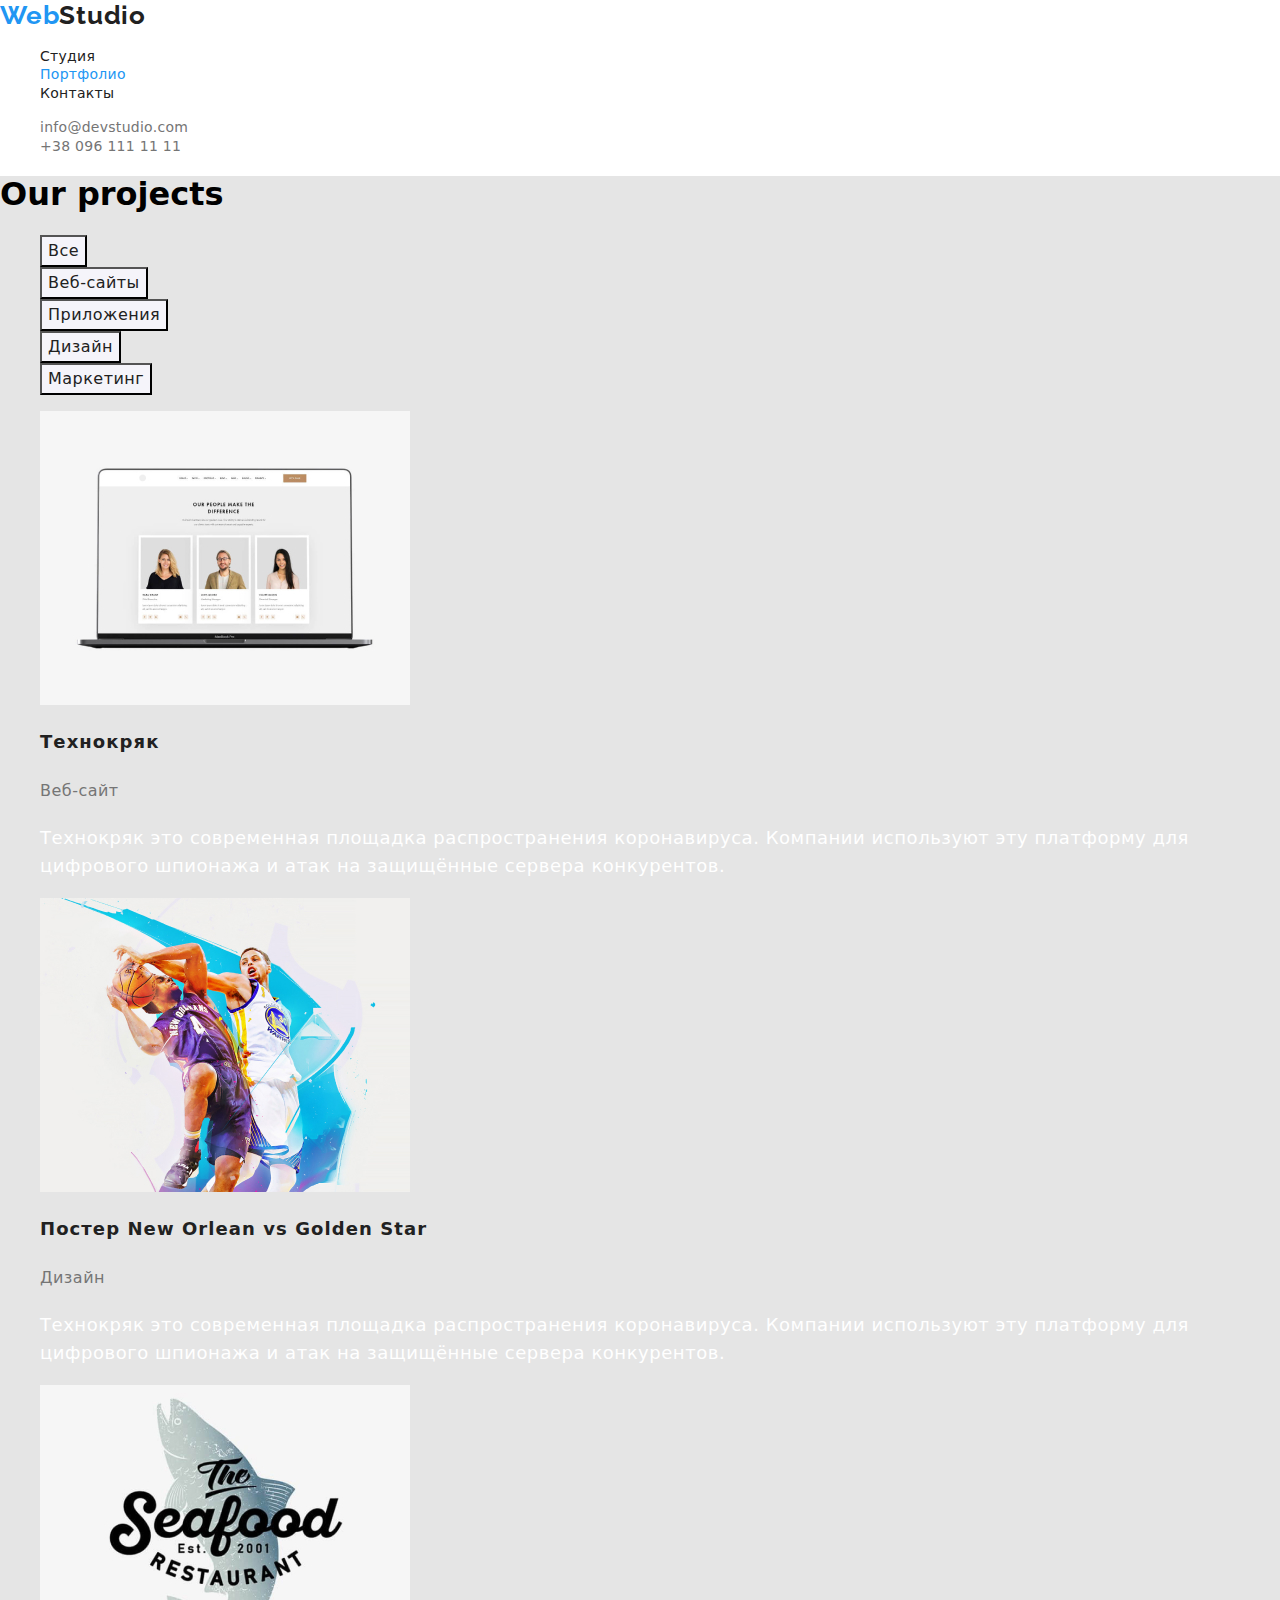
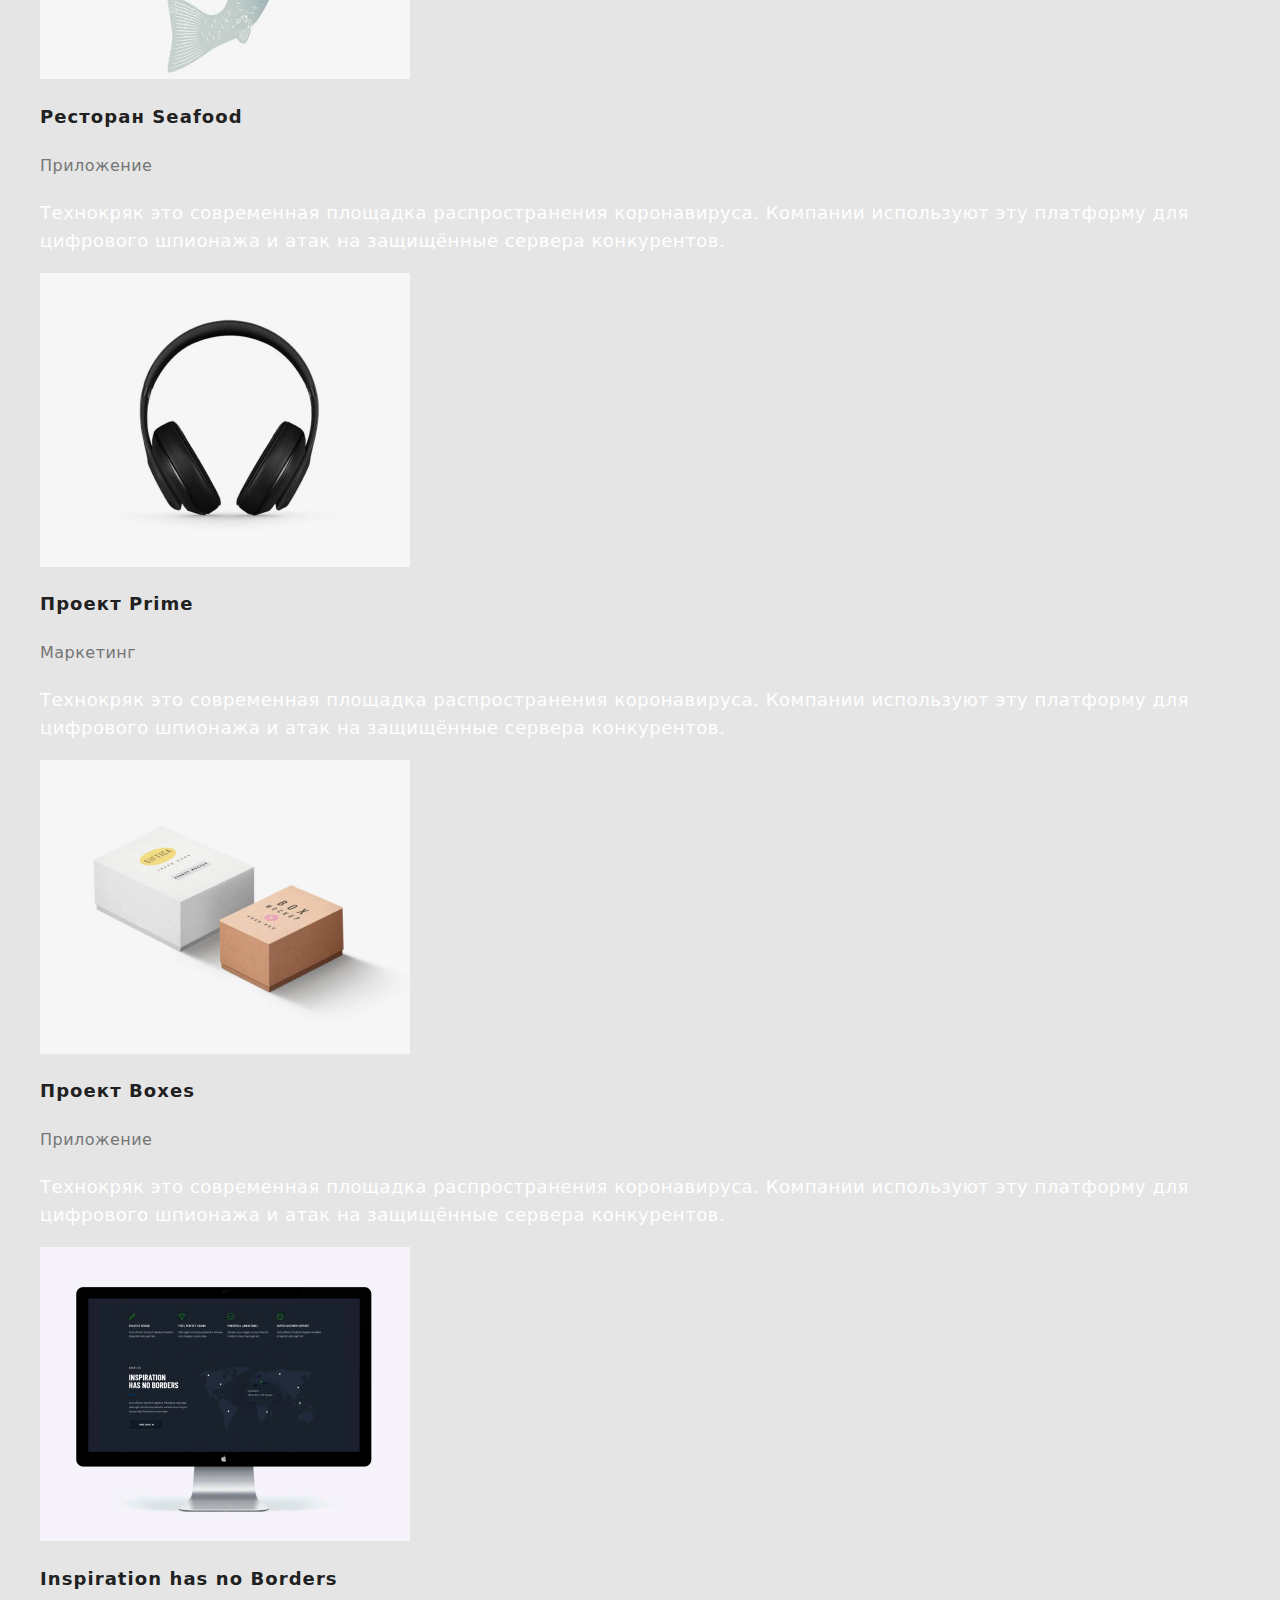
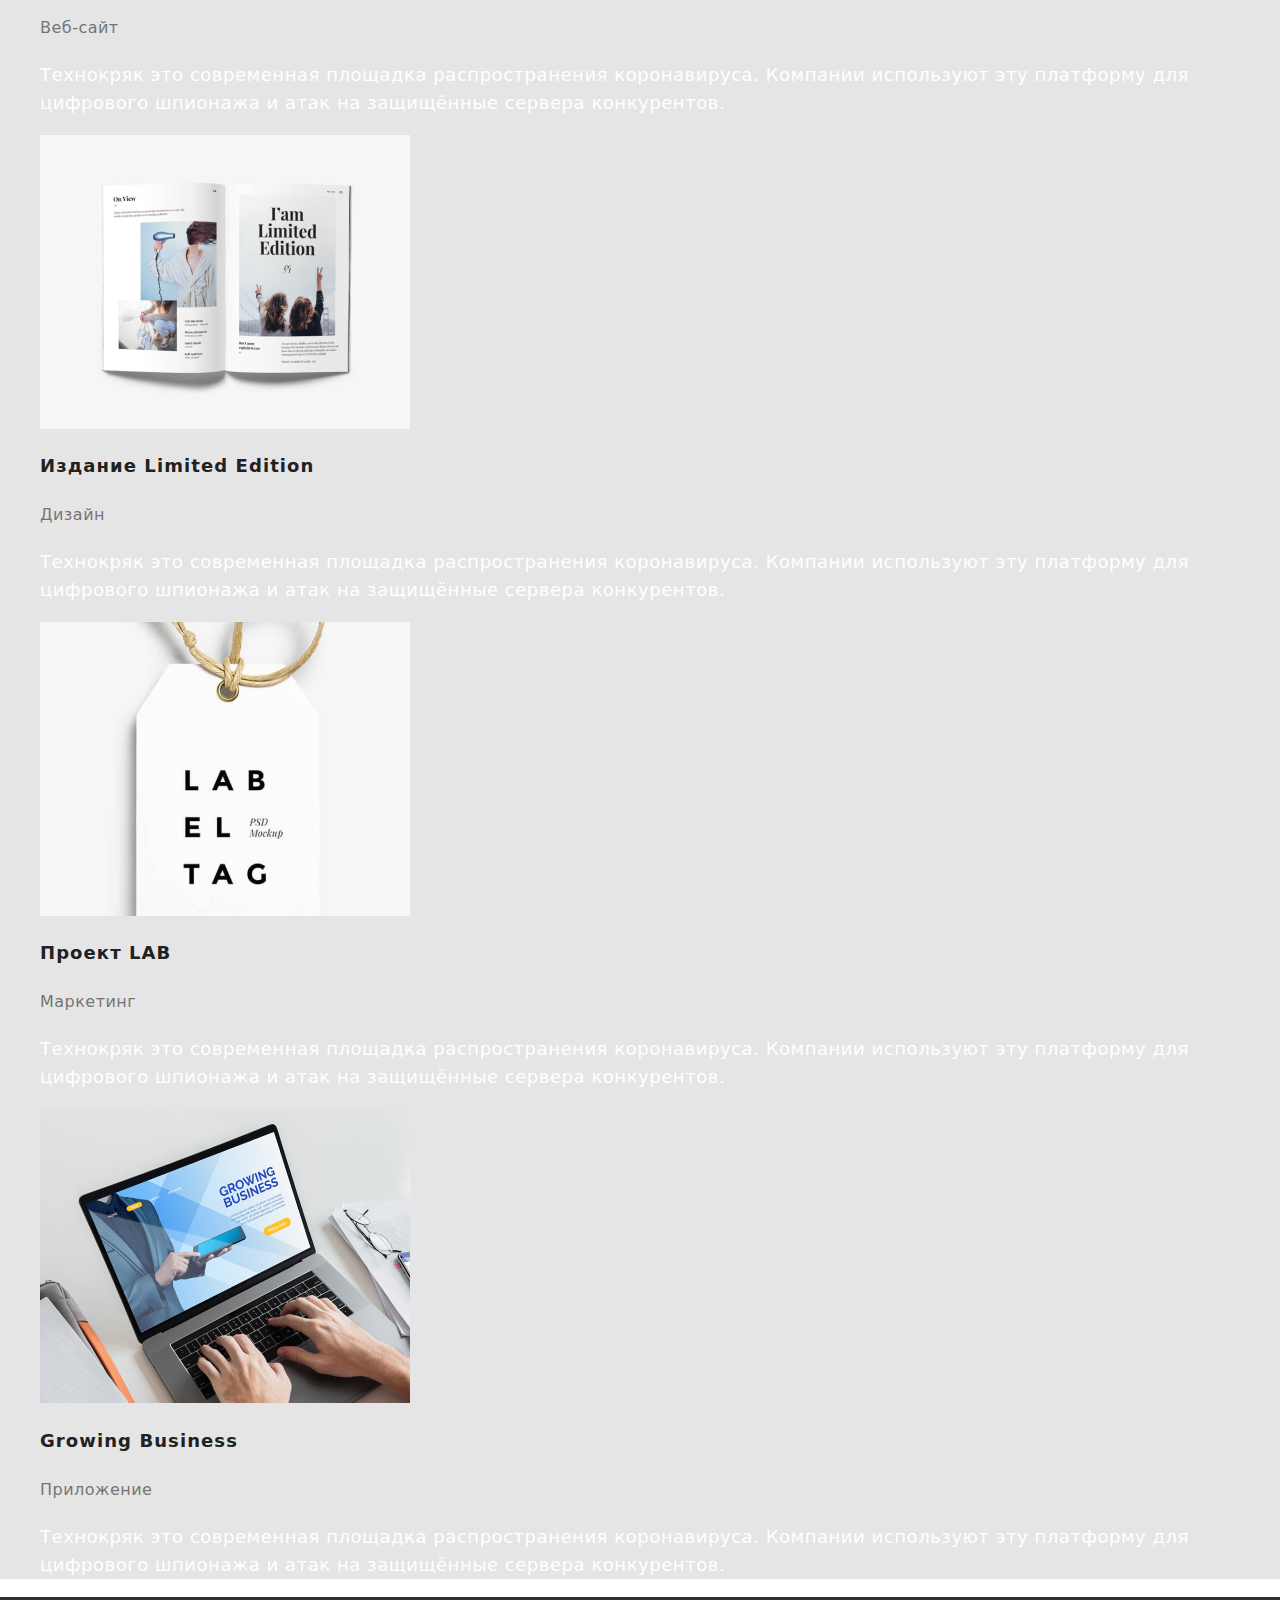
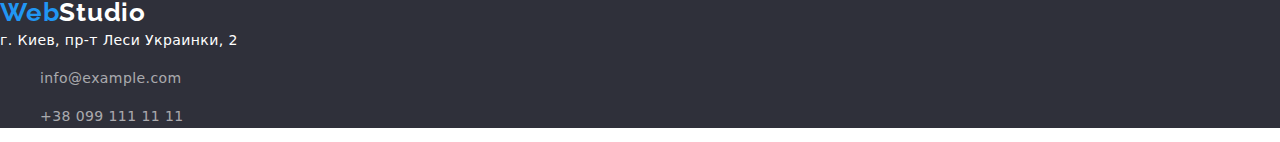
==== portfolio.html @ 575016b8 "1.0" ====
<!DOCTYPE html>
<html lang="en">

<head>
    <meta charset="UTF-8">
    <meta http-equiv="X-UA-Compatible" content="IE=edge">
    <meta name="viewport" content="width=device-width, initial-scale=1.0">
    <title>Portfolio</title>

    <link rel="preconnect" href="https://fonts.googleapis.com">
    <link rel="preconnect" href="https://fonts.gstatic.com" crossorigin>
    <link
        href="https://fonts.googleapis.com/css2?family=Raleway:wght@700&family=Roboto:wght@400;500;700;900&display=swap"
        rel="stylesheet">

    <link 
        rel="stylesheet" 
        href="https://cdnjs.cloudflare.com/ajax/libs/modern-normalize/1.1.0/modern-normalize.min.css" />

    <link rel="stylesheet" href="./css/common.css">
    <link rel="stylesheet" href="./css/portfolio.css">
</head>

<body>
    <header class="page-header">
        <nav>
            <a href="./index.html" class="logo"><span class="web"> Web</span><span class="studio-header">Studio</span>
            </a>

            <ul class="site-nav">
                <li><a href="./index.html" class="link">Студия</a> </li>
                <li><a href="./portfolio.html" class="link current">Портфолио</a> </li>
                <li><a href="" class="link">Контакты</a> </li>
            </ul>
        </nav>

        <ul class="header-contacts">
            <li><a href="" class="link">info@devstudio.com</a> </li>
            <li><a href="" class="link">+38 096 111 11 11</a> </li>
        </ul>

    </header>

    <main class="main">
        <section class="our-projects">
            <h1>Our projects</h1>
            <ul>
                <li><button type="button" class="projects-buttom">Все</button></li>
                <li><button type="button" class="projects-buttom">Веб-сайты</button></li>
                <li><button type="button" class="projects-buttom">Приложения</button></li>
                <li><button type="button" class="projects-buttom">Дизайн</button></li>
                <li><button type="button" class="projects-buttom">Маркетинг</button></li>
            </ul>

            <ul class="projects">
                <li>
                    <a href="">
                        <img src="./images/porf1.jpg" alt="" width="370">
                        <h2 class="project-title">Технокряк</h2>
                        <p class="project-filter">Веб-сайт</p>
                        <p class="project-text">Технокряк это современная площадка распространения коронавируса.
                            Компании используют эту
                            платформу для цифрового
                            шпионажа и атак на защищённые сервера конкурентов.</p>
                    </a>
                </li>
                <li>
                    <a href="">
                        <img src="./images/porf2.jpg" alt="" width="370">
                        <h2 class="project-title">Постер New Orlean vs Golden Star</h2>
                        <p class="project-filter">Дизайн</p>
                        <p class="project-text">Технокряк это современная площадка распространения коронавируса.
                            Компании используют эту
                            платформу для цифрового
                            шпионажа и атак на защищённые сервера конкурентов.</p>
                    </a>
                </li>
                <li>
                    <a href="">
                        <img src="./images/porf3.jpg" alt="" width="370">
                        <h2 class="project-title">Ресторан Seafood</h2>
                        <p class="project-filter">Приложение</p>
                        <p class="project-text">Технокряк это современная площадка распространения коронавируса.
                            Компании используют эту
                            платформу для цифрового
                            шпионажа и атак на защищённые сервера конкурентов.</p>
                    </a>
                </li>
                <li>
                    <a href="">
                        <img src="./images/porf4.jpg" alt="" width="370">
                        <h2 class="project-title">Проект Prime</h2>
                        <p class="project-filter">Маркетинг</p>
                        <p class="project-text">Технокряк это современная площадка распространения коронавируса.
                            Компании используют эту
                            платформу для цифрового
                            шпионажа и атак на защищённые сервера конкурентов.</p>
                    </a>
                </li>
                <li>
                    <a href="">
                        <img src="./images/porf5.jpg" alt="" width="370">
                        <h2 class="project-title">Проект Boxes</h2>
                        <p class="project-filter">Приложение</p>
                        <p class="project-text">Технокряк это современная площадка распространения коронавируса.
                            Компании используют эту
                            платформу для цифрового
                            шпионажа и атак на защищённые сервера конкурентов.</p>
                    </a>
                </li>
                <li>
                    <a href="">
                        <img src="./images/porf6.jpg" alt="" width="370">
                        <h2 class="project-title">Inspiration has no Borders</h2>
                        <p class="project-filter">Веб-сайт</p>
                        <p class="project-text">Технокряк это современная площадка распространения коронавируса.
                            Компании используют эту
                            платформу для цифрового
                            шпионажа и атак на защищённые сервера конкурентов.</p>
                    </a>
                </li>
                <li>
                    <a href="">
                        <img src="./images/porf7.jpg" alt="" width="370">
                        <h2 class="project-title">Издание Limited Edition</h2>
                        <p class="project-filter">Дизайн</p>
                        <p class="project-text">Технокряк это современная площадка распространения коронавируса.
                            Компании используют эту
                            платформу для цифрового
                            шпионажа и атак на защищённые сервера конкурентов.</p>
                    </a>
                </li>
                <li>
                    <a href="">
                        <img src="./images/porf8.jpg" alt="" width="370">
                        <h2 class="project-title">Проект LAB</h2>
                        <p class="project-filter">Маркетинг</p>
                        <p class="project-text">Технокряк это современная площадка распространения коронавируса.
                            Компании используют эту
                            платформу для цифрового
                            шпионажа и атак на защищённые сервера конкурентов.</p>
                    </a>
                </li>
                <li>
                    <a href="">
                        <img src="./images/porf9.jpg" alt="" width="370">
                        <h2 class="project-title">Growing Business</h2>
                        <p class="project-filter">Приложение</p>
                        <p class="project-text">Технокряк это современная площадка распространения коронавируса.
                            Компании используют эту
                            платформу для цифрового
                            шпионажа и атак на защищённые сервера конкурентов.</p>
                    </a>
                </li>
            </ul>
        </section>


    </main>

    <footer class="footer">
        <a href="./index.html" class="logo"><span class="web"> Web</span><span class="studio-footer">Studio</span> </a>
        <address class="footer-city">
            г. Киев, пр-т Леси Украинки, 2
        </address>
    
        <address class="footer-contacts">
            <ul>
                <li>
                    <p>info@example.com</p>
                </li>
                <li>
                    <p>+38 099 111 11 11</p>
                </li>
    
            </ul>
        </address>
    </footer>



</body>

</html>
---- css/common.css ----
html {
  box-sizing: border-box;
}

*,
*::before,
*::after {
  box-sizing: inherit;
}

ul {
  list-style: none;
}

:root {
  --primary-text-color: #757575;
  --title-text-color: #212121;
  --accent-color: #2196f3;
}

/* header */
.page {
  background-color: #ececec;
  color: var(--title-text-color);
}

.logo .web {
  color: var(--accent-color);
}
.logo .studio {
  color: #000000;
}

.site-nav .link {
  color: #212121;
}

.site-nav .link:hover,
.site-nav .link:focus {
  color: var(--accent-color);
}

.site-nav .link.current {
  color: var(--accent-color);
}

.header-contacts .link {
  color: #757575;
}

.header-contacts .link:hover,
.header-contacts .link:focus {
  color: var(--accent-color);
}

/* footer */

.footer-city {
  color: white;
}

.footer-contacts {
  color: rgba(255, 255, 255, 0.6);
}
---- css/portfolio.css ----
html {
  box-sizing: border-box;
}

*,
*::before,
*::after {
  box-sizing: inherit;
}

ul {
  list-style: none;
}

a {
  text-decoration: none;
}

:root {
  --primary-text-color: #757575;
  --title-text-color: #212121;
  --accent-color: #2196f3;
}

/* header */
.page {
  background-color: #ffffff;
  color: var(--title-text-color);
  font-family: Roboto, sans-serif;
}

.logo {
  font-family: Raleway;
  font-weight: bold;
  font-size: 26px;
  line-height: 31px;
  letter-spacing: 0.03em;
  text-decoration: none;
}

.logo .web {
  color: var(--accent-color);
}
.logo .studio-header {
  color: var(--title-text-color);
}

.site-nav .link {
  font-weight: 500;
  font-size: 14px;
  line-height: 16px;
  letter-spacing: 0.02em;
  color: #212121;
  text-decoration: none;
}

.site-nav .link:hover,
.site-nav .link:focus {
  color: var(--accent-color);
}

.site-nav .link.current {
  color: var(--accent-color);
}

.header-contacts .link {
  font-weight: 500;
  font-size: 14px;
  line-height: 16px;
  letter-spacing: 0.02em;
  color: #757575;
  text-decoration: none;
}

.header-contacts .link:hover,
.header-contacts .link:focus {
  color: var(--accent-color);
}

/* main */

.main {
  background-color: #e5e5e5;
}

.projects-buttom {
  font-weight: 500;
  font-size: 16px;
  line-height: 26px;
  text-align: center;
  letter-spacing: 0.03em;
  color: var(--title-text-color);
  background-color: #f5f4fa;
}

.projects-buttom:hover,
.projects-buttom:focus {
  background-color: var(--accent-color);
  color: white;
}

.project-title {
  font-weight: bold;
  font-size: 18px;
  line-height: 36px;
  letter-spacing: 0.06em;
  color: #212121;
}

.project-filter {
  font-size: 16px;
  line-height: 30px;
  letter-spacing: 0.03em;
  color: #757575;
}

.project-text {
  font-size: 18px;
  line-height: 28px;
  letter-spacing: 0.03em;
  color: #ffffff;
}

/* footer */

.footer {
  background-color: #2f303a;
}

.studio-footer {
  color: white;
}

.footer-city {
  font-style: normal;
  font-size: 14px;
  line-height: 24px;
  letter-spacing: 0.03em;
  color: white;
}

.footer-contacts {
  font-style: normal;
  font-size: 14px;
  line-height: 24px;
  letter-spacing: 0.03em;
  color: rgba(255, 255, 255, 0.6);
}
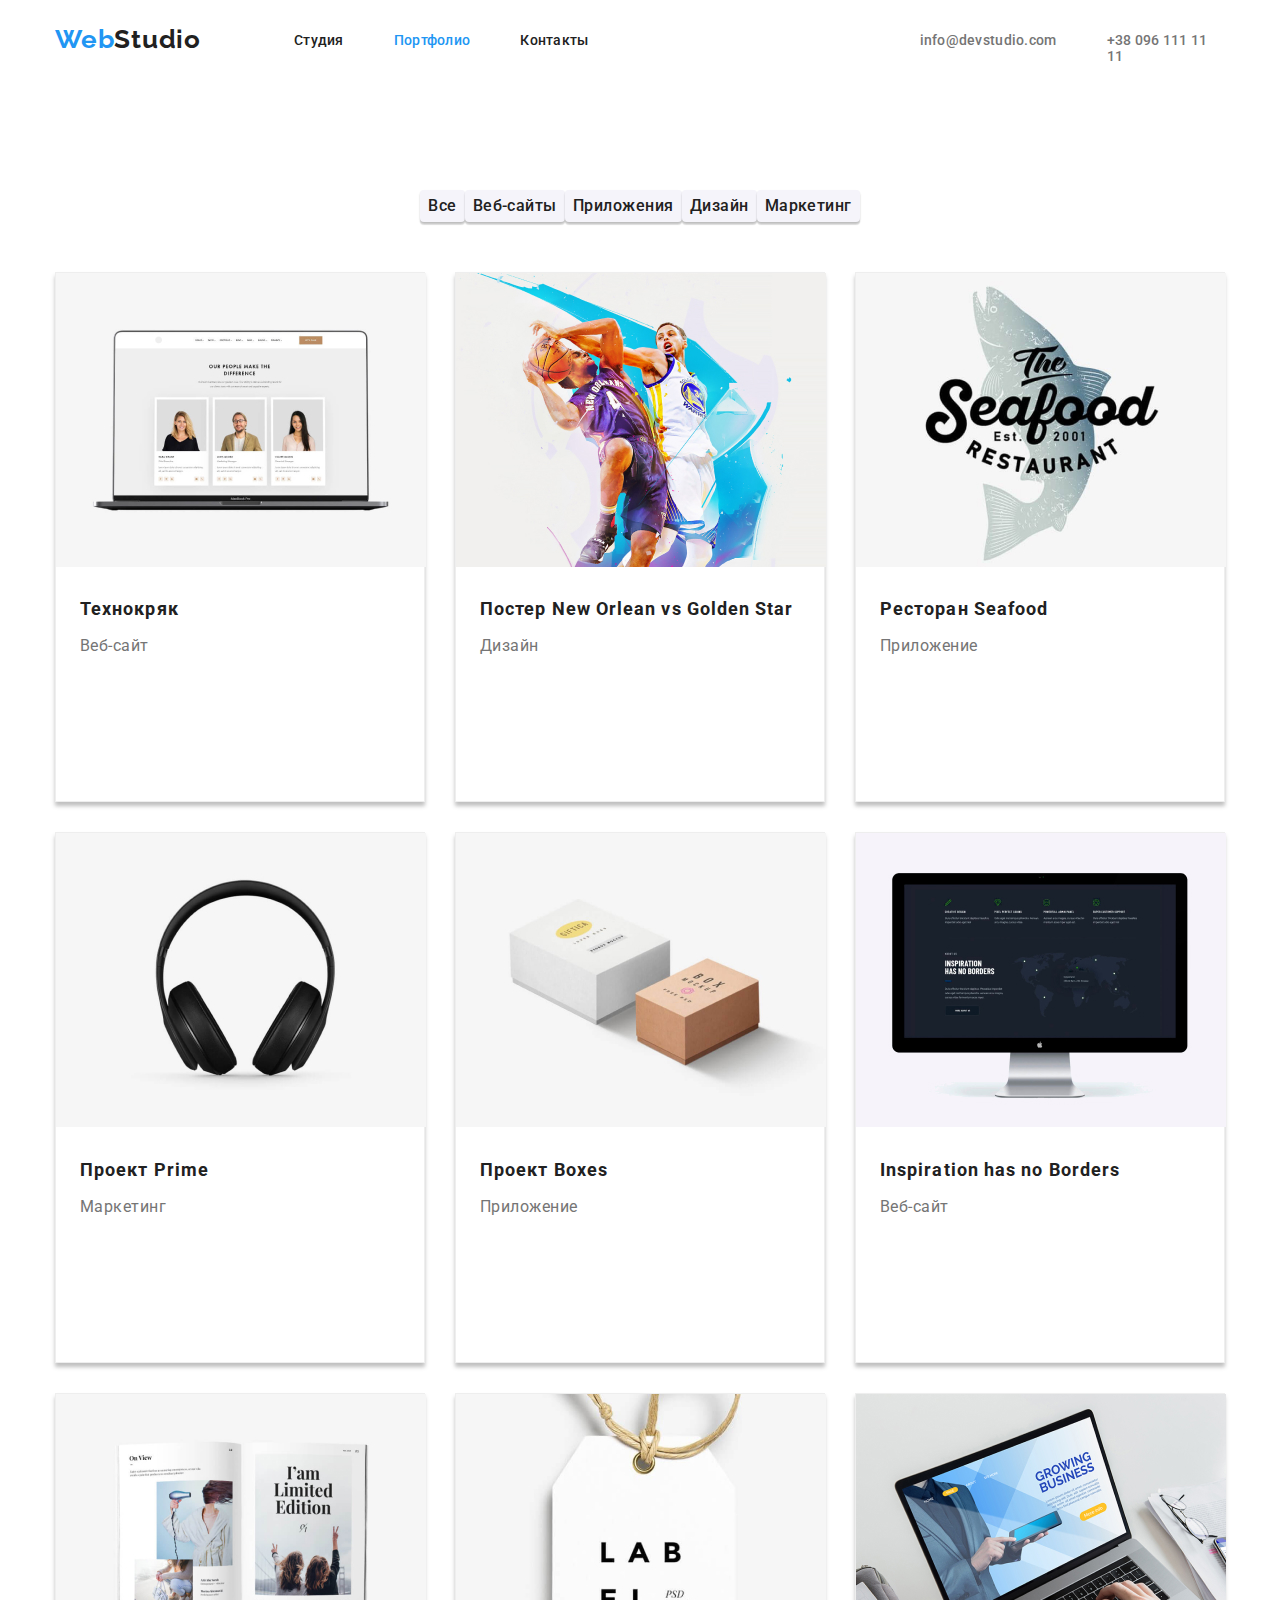
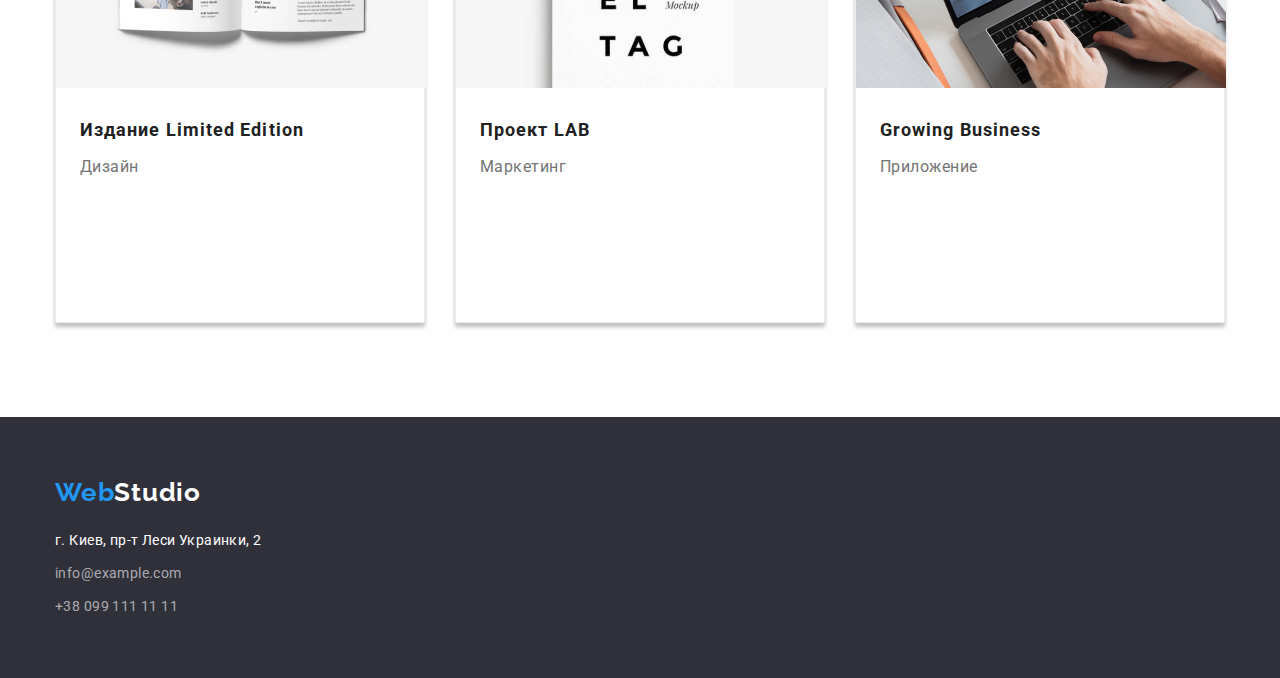
==== commit 74eb52e2: "6.0 (first and second page)" ====
--- a/portfolio.html
+++ b/portfolio.html
@@ -21,162 +21,174 @@
     <link rel="stylesheet" href="./css/portfolio.css">
 </head>
 
-<body>
+<body class="body">
+
     <header class="page-header">
-        <nav>
+        <div class="conteiner header">
             <a href="./index.html" class="logo"><span class="web"> Web</span><span class="studio-header">Studio</span>
             </a>
 
-            <ul class="site-nav">
-                <li><a href="./index.html" class="link">Студия</a> </li>
-                <li><a href="./portfolio.html" class="link current">Портфолио</a> </li>
-                <li><a href="" class="link">Контакты</a> </li>
+            <nav class="site-nav">
+                <ul class="nav-list">
+                    <li class="nav-list-item"><a href="./index.html" class="link">Студия</a> </li>
+                    <li class="nav-list-item"><a href="./portfolio.html" class="link current">Портфолио</a> </li>
+                    <li class="nav-list-item"><a href="" class="link">Контакты</a> </li>
+                </ul>
+            </nav>
+
+            <ul class="header-contacts">
+                <li class="header-contacts-item"><a href="" class="link">info@devstudio.com</a> </li>
+                <li class="header-contacts-item"><a href="" class="link">+38 096 111 11 11</a> </li>
             </ul>
-        </nav>
-
-        <ul class="header-contacts">
-            <li><a href="" class="link">info@devstudio.com</a> </li>
-            <li><a href="" class="link">+38 096 111 11 11</a> </li>
-        </ul>
+        </div>
 
     </header>
 
     <main class="main">
-        <section class="our-projects">
-            <h1>Our projects</h1>
-            <ul>
-                <li><button type="button" class="projects-buttom">Все</button></li>
-                <li><button type="button" class="projects-buttom">Веб-сайты</button></li>
-                <li><button type="button" class="projects-buttom">Приложения</button></li>
-                <li><button type="button" class="projects-buttom">Дизайн</button></li>
-                <li><button type="button" class="projects-buttom">Маркетинг</button></li>
-            </ul>
+        <div class="conteiner">
+            <section class="our-projects">
+                <h1 class="title">Our projects</h1>
+                <ul class="nav">
+                    <li class="nav-item"><button type="button" class="projects-buttom">Все</button></li>
+                    <li class="nav-item"><button type="button" class="projects-buttom">Веб-сайты</button></li>
+                    <li class="nav-item"><button type="button" class="projects-buttom">Приложения</button></li>
+                    <li class="nav-item"><button type="button" class="projects-buttom">Дизайн</button></li>
+                    <li class="nav-item"><button type="button" class="projects-buttom">Маркетинг</button></li>
+                </ul>
 
-            <ul class="projects">
-                <li>
-                    <a href="">
-                        <img src="./images/porf1.jpg" alt="" width="370">
-                        <h2 class="project-title">Технокряк</h2>
-                        <p class="project-filter">Веб-сайт</p>
-                        <p class="project-text">Технокряк это современная площадка распространения коронавируса.
-                            Компании используют эту
-                            платформу для цифрового
-                            шпионажа и атак на защищённые сервера конкурентов.</p>
-                    </a>
-                </li>
-                <li>
-                    <a href="">
-                        <img src="./images/porf2.jpg" alt="" width="370">
-                        <h2 class="project-title">Постер New Orlean vs Golden Star</h2>
-                        <p class="project-filter">Дизайн</p>
-                        <p class="project-text">Технокряк это современная площадка распространения коронавируса.
-                            Компании используют эту
-                            платформу для цифрового
-                            шпионажа и атак на защищённые сервера конкурентов.</p>
-                    </a>
-                </li>
-                <li>
-                    <a href="">
-                        <img src="./images/porf3.jpg" alt="" width="370">
-                        <h2 class="project-title">Ресторан Seafood</h2>
-                        <p class="project-filter">Приложение</p>
-                        <p class="project-text">Технокряк это современная площадка распространения коронавируса.
-                            Компании используют эту
-                            платформу для цифрового
-                            шпионажа и атак на защищённые сервера конкурентов.</p>
-                    </a>
-                </li>
-                <li>
-                    <a href="">
-                        <img src="./images/porf4.jpg" alt="" width="370">
-                        <h2 class="project-title">Проект Prime</h2>
-                        <p class="project-filter">Маркетинг</p>
-                        <p class="project-text">Технокряк это современная площадка распространения коронавируса.
-                            Компании используют эту
-                            платформу для цифрового
-                            шпионажа и атак на защищённые сервера конкурентов.</p>
-                    </a>
-                </li>
-                <li>
-                    <a href="">
-                        <img src="./images/porf5.jpg" alt="" width="370">
-                        <h2 class="project-title">Проект Boxes</h2>
-                        <p class="project-filter">Приложение</p>
-                        <p class="project-text">Технокряк это современная площадка распространения коронавируса.
-                            Компании используют эту
-                            платформу для цифрового
-                            шпионажа и атак на защищённые сервера конкурентов.</p>
-                    </a>
-                </li>
-                <li>
-                    <a href="">
-                        <img src="./images/porf6.jpg" alt="" width="370">
-                        <h2 class="project-title">Inspiration has no Borders</h2>
-                        <p class="project-filter">Веб-сайт</p>
-                        <p class="project-text">Технокряк это современная площадка распространения коронавируса.
-                            Компании используют эту
-                            платформу для цифрового
-                            шпионажа и атак на защищённые сервера конкурентов.</p>
-                    </a>
-                </li>
-                <li>
-                    <a href="">
-                        <img src="./images/porf7.jpg" alt="" width="370">
-                        <h2 class="project-title">Издание Limited Edition</h2>
-                        <p class="project-filter">Дизайн</p>
-                        <p class="project-text">Технокряк это современная площадка распространения коронавируса.
-                            Компании используют эту
-                            платформу для цифрового
-                            шпионажа и атак на защищённые сервера конкурентов.</p>
-                    </a>
-                </li>
-                <li>
-                    <a href="">
-                        <img src="./images/porf8.jpg" alt="" width="370">
-                        <h2 class="project-title">Проект LAB</h2>
-                        <p class="project-filter">Маркетинг</p>
-                        <p class="project-text">Технокряк это современная площадка распространения коронавируса.
-                            Компании используют эту
-                            платформу для цифрового
-                            шпионажа и атак на защищённые сервера конкурентов.</p>
-                    </a>
-                </li>
-                <li>
-                    <a href="">
-                        <img src="./images/porf9.jpg" alt="" width="370">
-                        <h2 class="project-title">Growing Business</h2>
-                        <p class="project-filter">Приложение</p>
-                        <p class="project-text">Технокряк это современная площадка распространения коронавируса.
-                            Компании используют эту
-                            платформу для цифрового
-                            шпионажа и атак на защищённые сервера конкурентов.</p>
-                    </a>
-                </li>
-            </ul>
-        </section>
+                <div class="projects">
+                    <ul class="projects-item">
+                        <li class="item">
+                            <a href="">
+                                <img src="./images/porf1.jpg" alt="" width="370">
+                                <h2 class="project-title">Технокряк</h2>
+                                <p class="project-filter">Веб-сайт</p>
+                                <p class="project-text">Технокряк это современная площадка распространения коронавируса.
+                                    Компании используют эту
+                                    платформу для цифрового
+                                    шпионажа и атак на защищённые сервера конкурентов.</p>
+                            </a>
+                        </li>
+                        <li class="item">
+                            <a href="">
+                                <img src="./images/porf2.jpg" alt="" width="370">
+                                <h2 class="project-title">Постер New Orlean vs Golden Star</h2>
+                                <p class="project-filter">Дизайн</p>
+                                <p class="project-text">Технокряк это современная площадка распространения коронавируса.
+                                    Компании используют эту
+                                    платформу для цифрового
+                                    шпионажа и атак на защищённые сервера конкурентов.</p>
+                            </a>
+                        </li>
+                        <li class="item">
+                            <a href="">
+                                <img src="./images/porf3.jpg" alt="" width="370">
+                                <h2 class="project-title">Ресторан Seafood</h2>
+                                <p class="project-filter">Приложение</p>
+                                <p class="project-text">Технокряк это современная площадка распространения коронавируса.
+                                    Компании используют эту
+                                    платформу для цифрового
+                                    шпионажа и атак на защищённые сервера конкурентов.</p>
+                            </a>
+                        </li>
+                        <li class="item">
+                            <a href="">
+                                <img src="./images/porf4.jpg" alt="" width="370">
+                                <h2 class="project-title">Проект Prime</h2>
+                                <p class="project-filter">Маркетинг</p>
+                                <p class="project-text">Технокряк это современная площадка распространения коронавируса.
+                                    Компании используют эту
+                                    платформу для цифрового
+                                    шпионажа и атак на защищённые сервера конкурентов.</p>
+                            </a>
+                        </li>
+                        <li class="item">
+                            <a href="">
+                                <img src="./images/porf5.jpg" alt="" width="370">
+                                <h2 class="project-title">Проект Boxes</h2>
+                                <p class="project-filter">Приложение</p>
+                                <p class="project-text">Технокряк это современная площадка распространения коронавируса.
+                                    Компании используют эту
+                                    платформу для цифрового
+                                    шпионажа и атак на защищённые сервера конкурентов.</p>
+                            </a>
+                        </li>
+                        <li class="item">
+                            <a href="">
+                                <img src="./images/porf6.jpg" alt="" width="370">
+                                <h2 class="project-title">Inspiration has no Borders</h2>
+                                <p class="project-filter">Веб-сайт</p>
+                                <p class="project-text">Технокряк это современная площадка распространения коронавируса.
+                                    Компании используют эту
+                                    платформу для цифрового
+                                    шпионажа и атак на защищённые сервера конкурентов.</p>
+                            </a>
+                        </li>
+                        <li class="item">
+                            <a href="">
+                                <img src="./images/porf7.jpg" alt="" width="370">
+                                <h2 class="project-title">Издание Limited Edition</h2>
+                                <p class="project-filter">Дизайн</p>
+                                <p class="project-text">Технокряк это современная площадка распространения коронавируса.
+                                    Компании используют эту
+                                    платформу для цифрового
+                                    шпионажа и атак на защищённые сервера конкурентов.</p>
+                            </a>
+                        </li>
+                        <li class="item">
+                            <a href="">
+                                <img src="./images/porf8.jpg" alt="" width="370">
+                                <h2 class="project-title">Проект LAB</h2>
+                                <p class="project-filter">Маркетинг</p>
+                                <p class="project-text">Технокряк это современная площадка распространения коронавируса.
+                                    Компании используют эту
+                                    платформу для цифрового
+                                    шпионажа и атак на защищённые сервера конкурентов.</p>
+                            </a>
+                        </li>
+                        <li class="item">
+                            <a href="">
+                                <img src="./images/porf9.jpg" alt="" width="370">
+                                <h2 class="project-title">Growing Business</h2>
+                                <p class="project-filter">Приложение</p>
+                                <p class="project-text">Технокряк это современная площадка распространения коронавируса.
+                                    Компании используют эту
+                                    платформу для цифрового
+                                    шпионажа и атак на защищённые сервера конкурентов.</p>
+                            </a>
+                        </li>
+                    </ul>
+                    </section>
 
+                </div>
+            
+                
+
+        </div>
+        
 
     </main>
 
     <footer class="footer">
-        <a href="./index.html" class="logo"><span class="web"> Web</span><span class="studio-footer">Studio</span> </a>
-        <address class="footer-city">
-            г. Киев, пр-т Леси Украинки, 2
-        </address>
+        <div class="conteiner">
+            <a href="./index.html" class="logo"><span class="web"> Web</span><span class="studio-footer">Studio</span> </a>
+            <address class="footer-city">
+                г. Киев, пр-т Леси Украинки, 2
+            </address>
     
-        <address class="footer-contacts">
-            <ul>
-                <li>
-                    <p>info@example.com</p>
-                </li>
-                <li>
-                    <p>+38 099 111 11 11</p>
-                </li>
+            <address class="footer-contacts">
+                <ul class="contact-list">
+                    <li class="contact-item">
+                        <p>info@example.com</p>
+                    </li>
+                    <li class="contact-item">
+                        <p>+38 099 111 11 11</p>
+                    </li>
     
-            </ul>
-        </address>
+                </ul>
+            </address>
+        </div>
     </footer>
-
 
 
 </body>
--- a/css/portfolio.css
+++ b/css/portfolio.css
@@ -1,19 +1,30 @@
-html {
+html,
+* {
   box-sizing: border-box;
 }
 
 *,
 *::before,
 *::after {
-  box-sizing: inherit;
+  box-sizing: border-box;
 }
 
 ul {
   list-style: none;
+  margin: 0;
+  padding: 0;
 }
 
 a {
   text-decoration: none;
+}
+
+p {
+  margin: 0;
+}
+
+h2 {
+  margin: 0;
 }
 
 :root {
@@ -22,20 +33,32 @@
   --accent-color: #2196f3;
 }
 
-/* header */
-.page {
+.link {
+  margin: 0;
+  padding: 0;
+}
+
+.body {
   background-color: #ffffff;
   color: var(--title-text-color);
   font-family: Roboto, sans-serif;
 }
 
+/* header */
+
+.page-header .header {
+  display: flex;
+}
+
 .logo {
+  margin-right: 93px;
+  padding-top: 24px;
+  padding-bottom: 25px;
   font-family: Raleway;
   font-weight: bold;
   font-size: 26px;
   line-height: 31px;
   letter-spacing: 0.03em;
-  text-decoration: none;
 }
 
 .logo .web {
@@ -45,42 +68,91 @@
   color: var(--title-text-color);
 }
 
-.site-nav .link {
+.site-nav {
+  display: flex;
+}
+
+.nav-list {
+  display: flex;
+  margin-right: 331px;
+}
+
+.nav-list-item:not(:last-child) {
+  margin-right: 50px;
+}
+
+.nav-list .link {
+  display: block;
   font-weight: 500;
   font-size: 14px;
   line-height: 16px;
   letter-spacing: 0.02em;
   color: #212121;
-  text-decoration: none;
-}
-
-.site-nav .link:hover,
-.site-nav .link:focus {
-  color: var(--accent-color);
-}
-
-.site-nav .link.current {
-  color: var(--accent-color);
+  padding-top: 32px;
+  padding-bottom: 32px;
+}
+
+.nav-list .link:hover,
+.nav-list .link:focus {
+  color: var(--accent-color);
+}
+
+.nav-list .link.current {
+  color: var(--accent-color);
+}
+
+.header-contacts {
+  display: flex;
+}
+
+.header-contacts .header-contacts-item:not(:last-child) {
+  width: max-content;
+}
+
+.header-contacts-item:not(:last-child) {
+  margin-right: 50px;
 }
 
 .header-contacts .link {
+  display: block;
   font-weight: 500;
   font-size: 14px;
   line-height: 16px;
   letter-spacing: 0.02em;
   color: #757575;
-  text-decoration: none;
+  padding-top: 32px;
+  padding-bottom: 32px;
 }
 
 .header-contacts .link:hover,
 .header-contacts .link:focus {
   color: var(--accent-color);
 }
-
 /* main */
 
 .main {
-  background-color: #e5e5e5;
+  background-color: #ffffff;
+}
+
+.conteiner {
+  margin-left: auto;
+  margin-right: auto;
+  padding: 0 15px;
+  width: 1200px;
+}
+
+.our-projects {
+  padding: 94px 0;
+}
+
+.title {
+  display: none;
+}
+
+.nav {
+  display: flex;
+  justify-content: center;
+  margin-bottom: 50px;
 }
 
 .projects-buttom {
@@ -91,6 +163,10 @@
   letter-spacing: 0.03em;
   color: var(--title-text-color);
   background-color: #f5f4fa;
+  box-shadow: 0px 3px 1px rgba(0, 0, 0, 0.1), 0px 1px 2px rgba(0, 0, 0, 0.08),
+    0px 2px 2px rgba(0, 0, 0, 0.12);
+  border-radius: 4px;
+  border-color: transparent;
 }
 
 .projects-buttom:hover,
@@ -99,7 +175,30 @@
   color: white;
 }
 
+.projects-item {
+  display: flex;
+  flex-wrap: wrap;
+}
+
+.item {
+  margin-right: 30px;
+  margin-bottom: 30px;
+  width: 370px;
+  background: #ffffff;
+  border: 1px solid #eeeeee;
+  box-shadow: 0px 4px 4px rgba(0, 0, 0, 0.25);
+}
+
+.item:nth-child(3n) {
+  margin-right: 0;
+}
+
+.item:nth-last-child(-n + 3) {
+  margin-bottom: 0;
+}
+
 .project-title {
+  margin: 20px 24px 0 24px;
   font-weight: bold;
   font-size: 18px;
   line-height: 36px;
@@ -108,6 +207,7 @@
 }
 
 .project-filter {
+  margin: 4px 24px 0 24px;
   font-size: 16px;
   line-height: 30px;
   letter-spacing: 0.03em;
@@ -124,6 +224,8 @@
 /* footer */
 
 .footer {
+  padding-top: 60px;
+  padding-bottom: 60px;
   background-color: #2f303a;
 }
 
@@ -132,6 +234,7 @@
 }
 
 .footer-city {
+  margin-top: 20px;
   font-style: normal;
   font-size: 14px;
   line-height: 24px;
@@ -139,7 +242,8 @@
   color: white;
 }
 
-.footer-contacts {
+.footer-contacts .contact-item {
+  margin-top: 9px;
   font-style: normal;
   font-size: 14px;
   line-height: 24px;
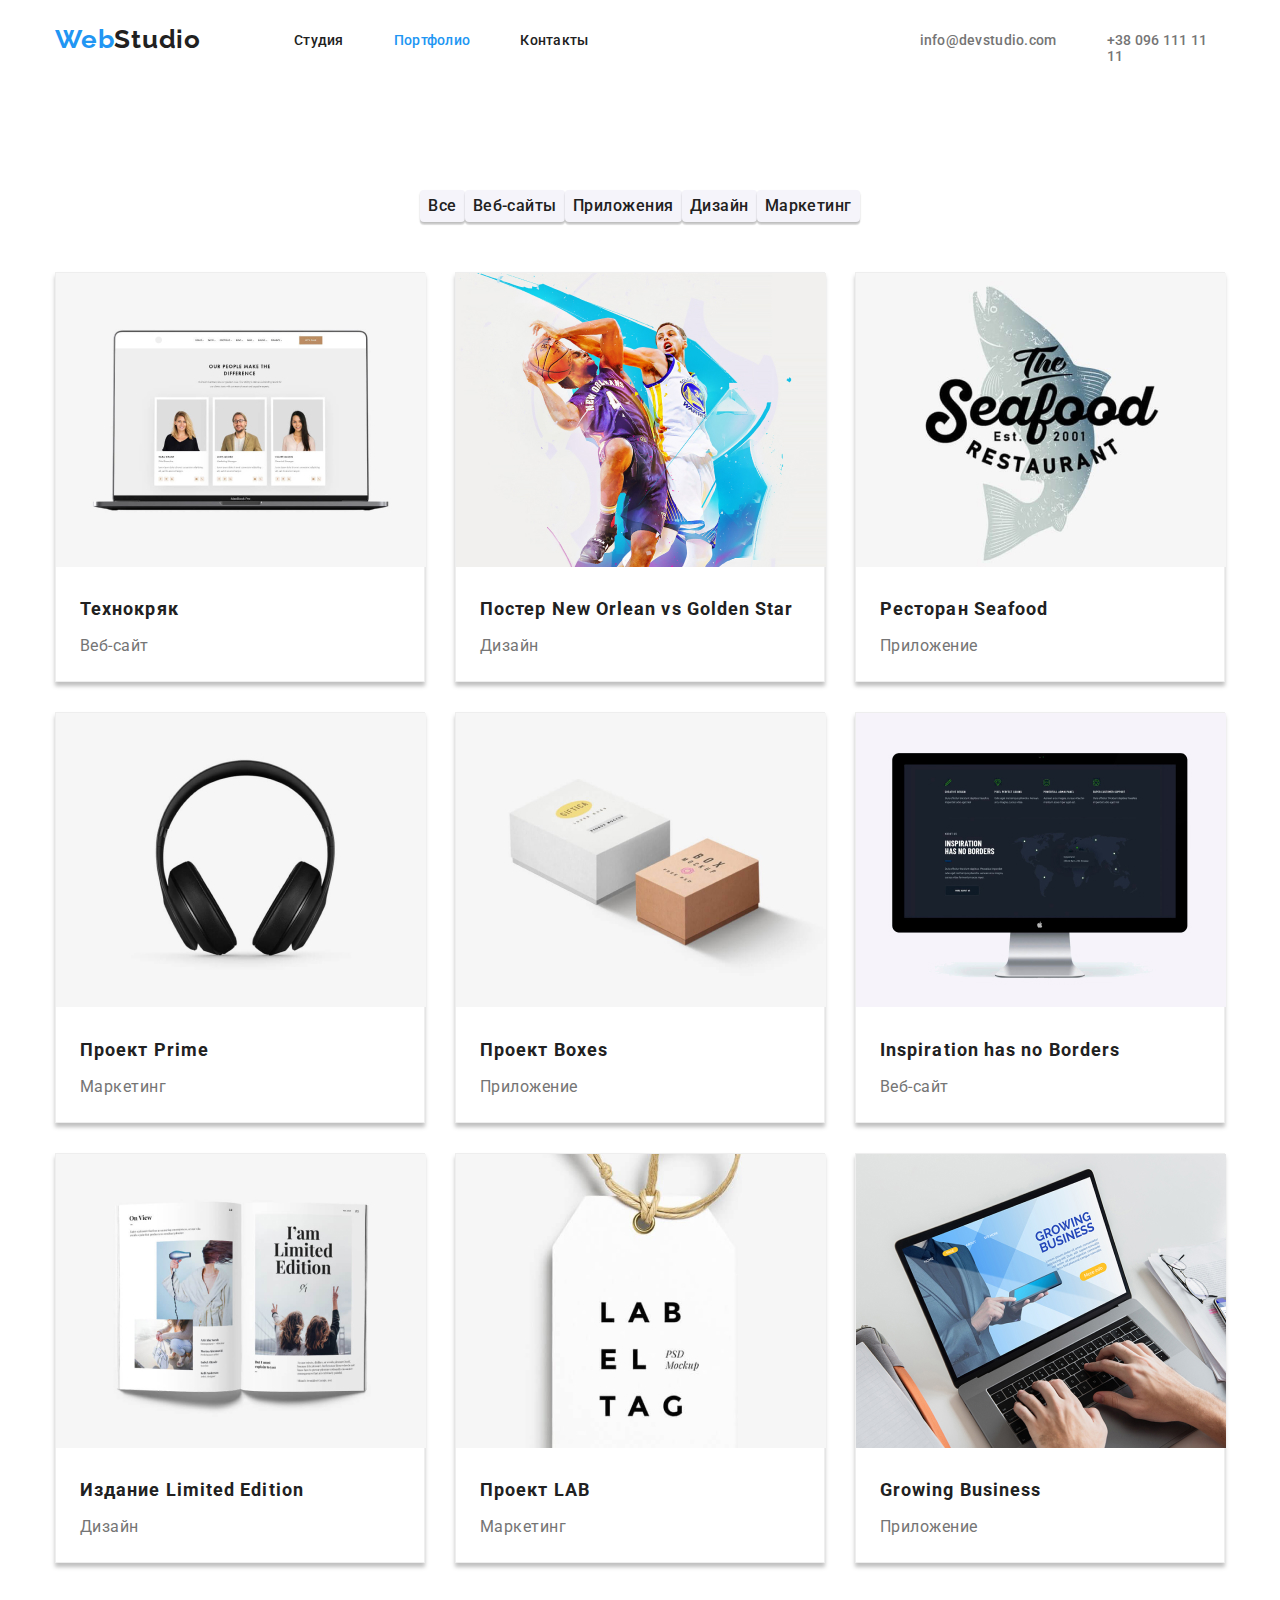
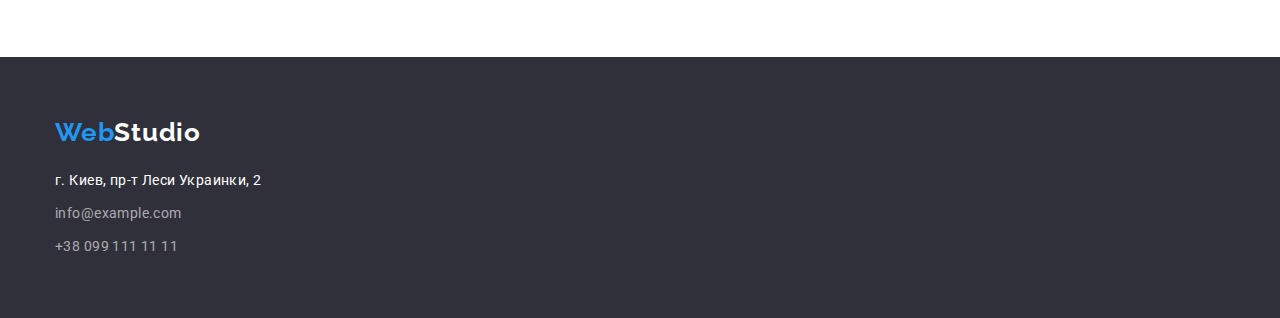
==== commit f8a3d838: "7.0 (f and s page)" ====
--- a/portfolio.html
+++ b/portfolio.html
@@ -63,10 +63,10 @@
                                 <img src="./images/porf1.jpg" alt="" width="370">
                                 <h2 class="project-title">Технокряк</h2>
                                 <p class="project-filter">Веб-сайт</p>
-                                <p class="project-text">Технокряк это современная площадка распространения коронавируса.
+                                <!-- <p class="project-text">Технокряк это современная площадка распространения коронавируса.
                                     Компании используют эту
                                     платформу для цифрового
-                                    шпионажа и атак на защищённые сервера конкурентов.</p>
+                                    шпионажа и атак на защищённые сервера конкурентов.</p> -->
                             </a>
                         </li>
                         <li class="item">
@@ -74,10 +74,10 @@
                                 <img src="./images/porf2.jpg" alt="" width="370">
                                 <h2 class="project-title">Постер New Orlean vs Golden Star</h2>
                                 <p class="project-filter">Дизайн</p>
-                                <p class="project-text">Технокряк это современная площадка распространения коронавируса.
+                                <!-- <p class="project-text">Технокряк это современная площадка распространения коронавируса.
                                     Компании используют эту
                                     платформу для цифрового
-                                    шпионажа и атак на защищённые сервера конкурентов.</p>
+                                    шпионажа и атак на защищённые сервера конкурентов.</p> -->
                             </a>
                         </li>
                         <li class="item">
@@ -85,10 +85,10 @@
                                 <img src="./images/porf3.jpg" alt="" width="370">
                                 <h2 class="project-title">Ресторан Seafood</h2>
                                 <p class="project-filter">Приложение</p>
-                                <p class="project-text">Технокряк это современная площадка распространения коронавируса.
+                                <!-- <p class="project-text">Технокряк это современная площадка распространения коронавируса.
                                     Компании используют эту
                                     платформу для цифрового
-                                    шпионажа и атак на защищённые сервера конкурентов.</p>
+                                    шпионажа и атак на защищённые сервера конкурентов.</p> -->
                             </a>
                         </li>
                         <li class="item">
@@ -96,10 +96,10 @@
                                 <img src="./images/porf4.jpg" alt="" width="370">
                                 <h2 class="project-title">Проект Prime</h2>
                                 <p class="project-filter">Маркетинг</p>
-                                <p class="project-text">Технокряк это современная площадка распространения коронавируса.
+                                <!-- <p class="project-text">Технокряк это современная площадка распространения коронавируса.
                                     Компании используют эту
                                     платформу для цифрового
-                                    шпионажа и атак на защищённые сервера конкурентов.</p>
+                                    шпионажа и атак на защищённые сервера конкурентов.</p> -->
                             </a>
                         </li>
                         <li class="item">
@@ -107,10 +107,10 @@
                                 <img src="./images/porf5.jpg" alt="" width="370">
                                 <h2 class="project-title">Проект Boxes</h2>
                                 <p class="project-filter">Приложение</p>
-                                <p class="project-text">Технокряк это современная площадка распространения коронавируса.
+                                <!-- <p class="project-text">Технокряк это современная площадка распространения коронавируса.
                                     Компании используют эту
                                     платформу для цифрового
-                                    шпионажа и атак на защищённые сервера конкурентов.</p>
+                                    шпионажа и атак на защищённые сервера конкурентов.</p> -->
                             </a>
                         </li>
                         <li class="item">
@@ -118,10 +118,10 @@
                                 <img src="./images/porf6.jpg" alt="" width="370">
                                 <h2 class="project-title">Inspiration has no Borders</h2>
                                 <p class="project-filter">Веб-сайт</p>
-                                <p class="project-text">Технокряк это современная площадка распространения коронавируса.
+                                <!-- <p class="project-text">Технокряк это современная площадка распространения коронавируса.
                                     Компании используют эту
                                     платформу для цифрового
-                                    шпионажа и атак на защищённые сервера конкурентов.</p>
+                                    шпионажа и атак на защищённые сервера конкурентов.</p> -->
                             </a>
                         </li>
                         <li class="item">
@@ -129,10 +129,10 @@
                                 <img src="./images/porf7.jpg" alt="" width="370">
                                 <h2 class="project-title">Издание Limited Edition</h2>
                                 <p class="project-filter">Дизайн</p>
-                                <p class="project-text">Технокряк это современная площадка распространения коронавируса.
+                                <!-- <p class="project-text">Технокряк это современная площадка распространения коронавируса.
                                     Компании используют эту
                                     платформу для цифрового
-                                    шпионажа и атак на защищённые сервера конкурентов.</p>
+                                    шпионажа и атак на защищённые сервера конкурентов.</p> -->
                             </a>
                         </li>
                         <li class="item">
@@ -140,10 +140,10 @@
                                 <img src="./images/porf8.jpg" alt="" width="370">
                                 <h2 class="project-title">Проект LAB</h2>
                                 <p class="project-filter">Маркетинг</p>
-                                <p class="project-text">Технокряк это современная площадка распространения коронавируса.
+                                <!-- <p class="project-text">Технокряк это современная площадка распространения коронавируса.
                                     Компании используют эту
                                     платформу для цифрового
-                                    шпионажа и атак на защищённые сервера конкурентов.</p>
+                                    шпионажа и атак на защищённые сервера конкурентов.</p> -->
                             </a>
                         </li>
                         <li class="item">
@@ -151,10 +151,10 @@
                                 <img src="./images/porf9.jpg" alt="" width="370">
                                 <h2 class="project-title">Growing Business</h2>
                                 <p class="project-filter">Приложение</p>
-                                <p class="project-text">Технокряк это современная площадка распространения коронавируса.
+                                <!-- <p class="project-text">Технокряк это современная площадка распространения коронавируса.
                                     Компании используют эту
                                     платформу для цифрового
-                                    шпионажа и атак на защищённые сервера конкурентов.</p>
+                                    шпионажа и атак на защищённые сервера конкурентов.</p> -->
                             </a>
                         </li>
                     </ul>
--- a/css/portfolio.css
+++ b/css/portfolio.css
@@ -183,6 +183,7 @@
 .item {
   margin-right: 30px;
   margin-bottom: 30px;
+  padding-bottom: 20px;
   width: 370px;
   background: #ffffff;
   border: 1px solid #eeeeee;
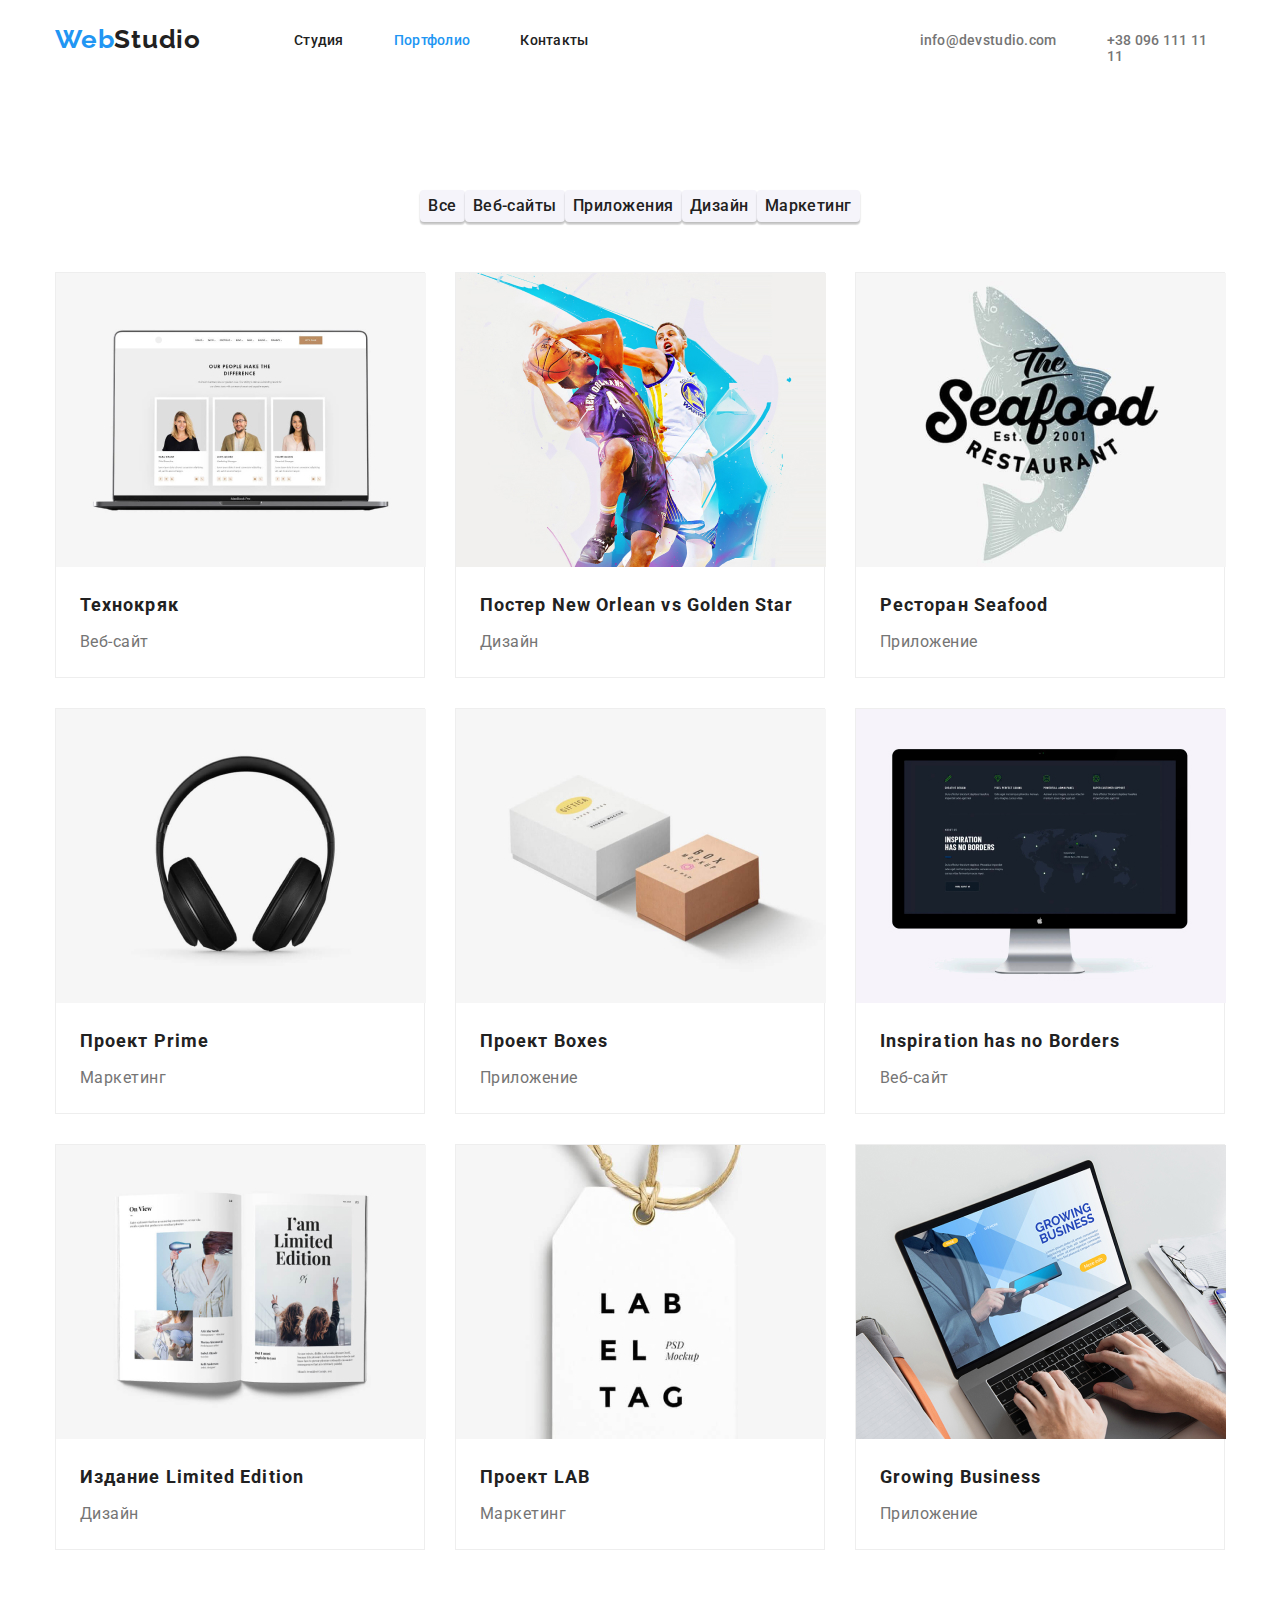
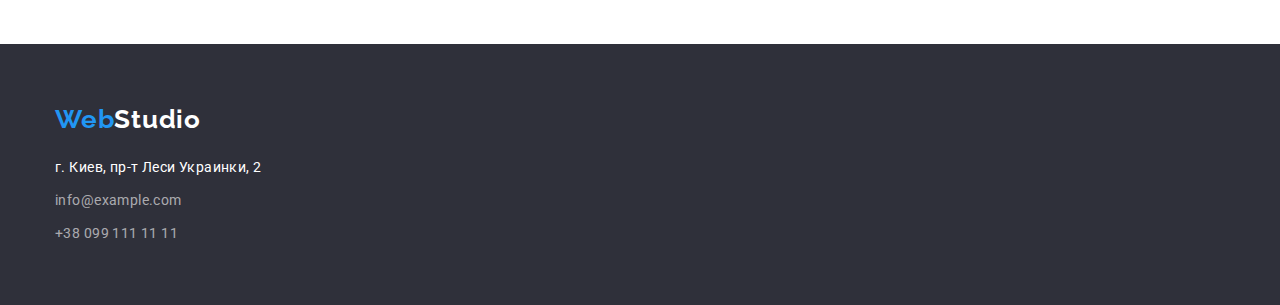
==== commit fdebdcb9: "9.0 final" ====
--- a/portfolio.html
+++ b/portfolio.html
@@ -60,7 +60,7 @@
                     <ul class="projects-item">
                         <li class="item">
                             <a href="">
-                                <img src="./images/porf1.jpg" alt="" width="370">
+                                <img src="./images/porf1.jpg" alt="Фото проекта" width="370">
                                 <h2 class="project-title">Технокряк</h2>
                                 <p class="project-filter">Веб-сайт</p>
                                 <!-- <p class="project-text">Технокряк это современная площадка распространения коронавируса.
@@ -71,7 +71,7 @@
                         </li>
                         <li class="item">
                             <a href="">
-                                <img src="./images/porf2.jpg" alt="" width="370">
+                                <img src="./images/porf2.jpg" alt="Фото проекта" width="370">
                                 <h2 class="project-title">Постер New Orlean vs Golden Star</h2>
                                 <p class="project-filter">Дизайн</p>
                                 <!-- <p class="project-text">Технокряк это современная площадка распространения коронавируса.
@@ -82,7 +82,7 @@
                         </li>
                         <li class="item">
                             <a href="">
-                                <img src="./images/porf3.jpg" alt="" width="370">
+                                <img src="./images/porf3.jpg" alt="Фото проекта" width="370">
                                 <h2 class="project-title">Ресторан Seafood</h2>
                                 <p class="project-filter">Приложение</p>
                                 <!-- <p class="project-text">Технокряк это современная площадка распространения коронавируса.
@@ -93,7 +93,7 @@
                         </li>
                         <li class="item">
                             <a href="">
-                                <img src="./images/porf4.jpg" alt="" width="370">
+                                <img src="./images/porf4.jpg" alt="Фото проекта" width="370">
                                 <h2 class="project-title">Проект Prime</h2>
                                 <p class="project-filter">Маркетинг</p>
                                 <!-- <p class="project-text">Технокряк это современная площадка распространения коронавируса.
@@ -104,7 +104,7 @@
                         </li>
                         <li class="item">
                             <a href="">
-                                <img src="./images/porf5.jpg" alt="" width="370">
+                                <img src="./images/porf5.jpg" alt="Фото проекта" width="370">
                                 <h2 class="project-title">Проект Boxes</h2>
                                 <p class="project-filter">Приложение</p>
                                 <!-- <p class="project-text">Технокряк это современная площадка распространения коронавируса.
@@ -115,7 +115,7 @@
                         </li>
                         <li class="item">
                             <a href="">
-                                <img src="./images/porf6.jpg" alt="" width="370">
+                                <img src="./images/porf6.jpg" alt="Фото проекта" width="370">
                                 <h2 class="project-title">Inspiration has no Borders</h2>
                                 <p class="project-filter">Веб-сайт</p>
                                 <!-- <p class="project-text">Технокряк это современная площадка распространения коронавируса.
@@ -126,7 +126,7 @@
                         </li>
                         <li class="item">
                             <a href="">
-                                <img src="./images/porf7.jpg" alt="" width="370">
+                                <img src="./images/porf7.jpg" alt="Фото проекта" width="370">
                                 <h2 class="project-title">Издание Limited Edition</h2>
                                 <p class="project-filter">Дизайн</p>
                                 <!-- <p class="project-text">Технокряк это современная площадка распространения коронавируса.
@@ -137,7 +137,7 @@
                         </li>
                         <li class="item">
                             <a href="">
-                                <img src="./images/porf8.jpg" alt="" width="370">
+                                <img src="./images/porf8.jpg" alt="Фото проекта" width="370">
                                 <h2 class="project-title">Проект LAB</h2>
                                 <p class="project-filter">Маркетинг</p>
                                 <!-- <p class="project-text">Технокряк это современная площадка распространения коронавируса.
@@ -148,7 +148,7 @@
                         </li>
                         <li class="item">
                             <a href="">
-                                <img src="./images/porf9.jpg" alt="" width="370">
+                                <img src="./images/porf9.jpg" alt="Фото проекта" width="370">
                                 <h2 class="project-title">Growing Business</h2>
                                 <p class="project-filter">Приложение</p>
                                 <!-- <p class="project-text">Технокряк это современная площадка распространения коронавируса.
--- a/css/portfolio.css
+++ b/css/portfolio.css
@@ -25,6 +25,10 @@
 
 h2 {
   margin: 0;
+}
+
+img {
+  display: block;
 }
 
 :root {
@@ -187,7 +191,6 @@
   width: 370px;
   background: #ffffff;
   border: 1px solid #eeeeee;
-  box-shadow: 0px 4px 4px rgba(0, 0, 0, 0.25);
 }
 
 .item:nth-child(3n) {
